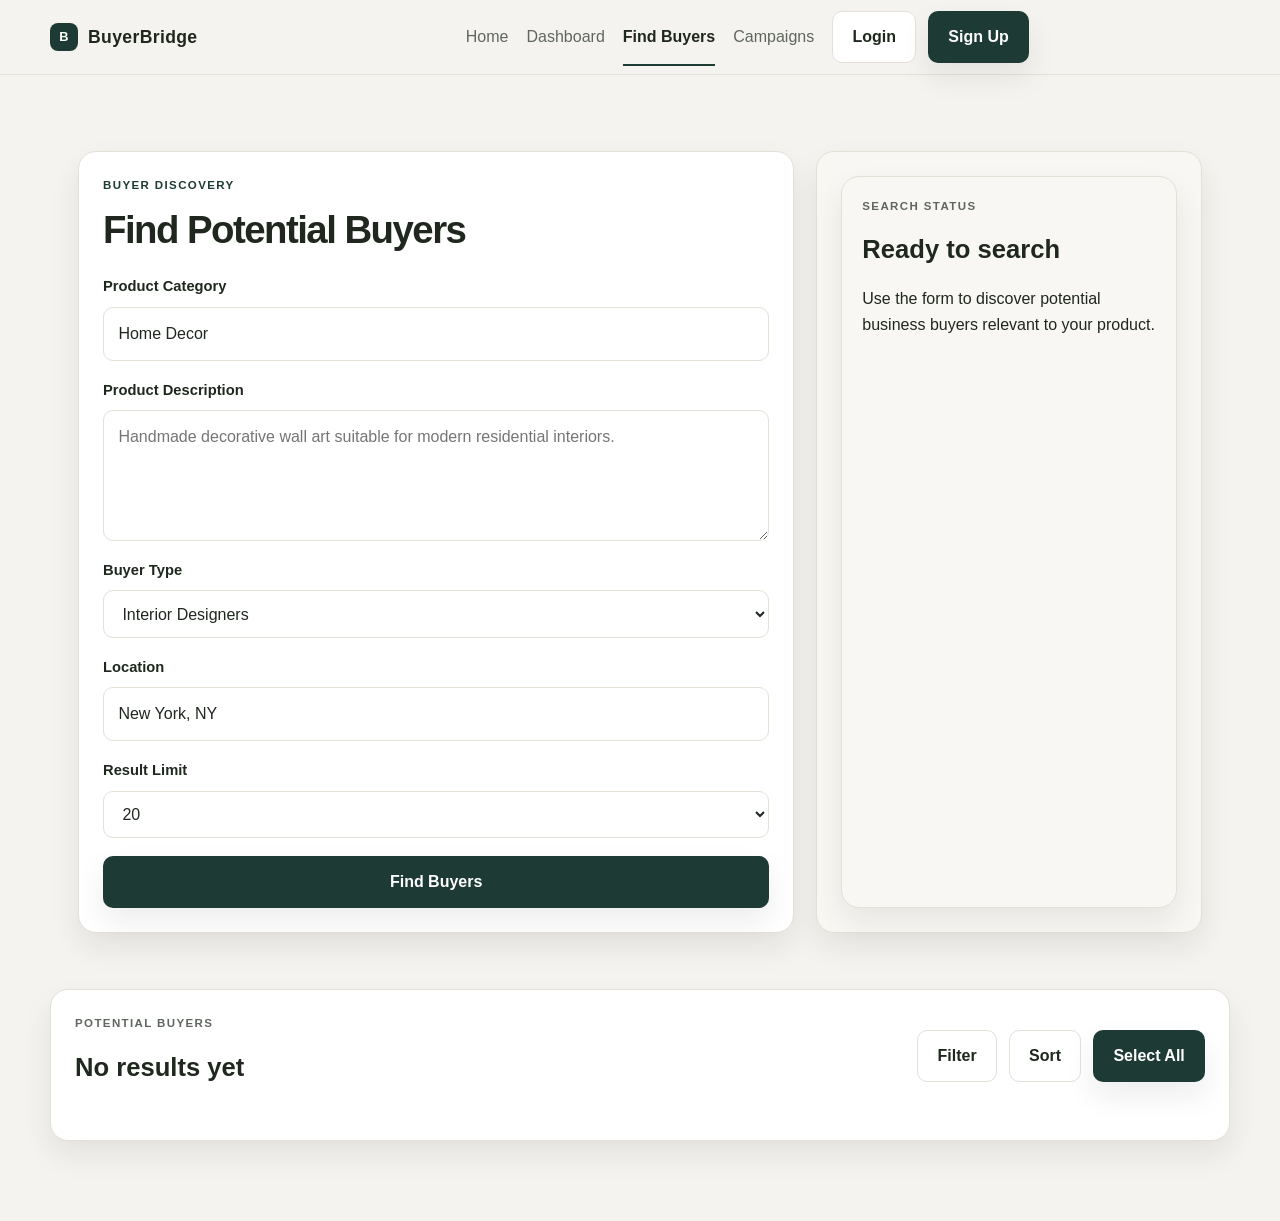
==== frontend/pages/buyers.html @ 65c7de57 "update" ====
<!DOCTYPE html>
<html lang="en">
  <head>
    <meta charset="UTF-8" />
    <meta name="viewport" content="width=device-width, initial-scale=1.0" />
    <title>Find Buyers | BuyerBridge</title>
    <link rel="stylesheet" href="../css/style.css" />
    <link rel="stylesheet" href="../css/dashboard.css" />
    <link rel="stylesheet" href="../css/responsive.css" />
  </head>
  <body>
    <header class="site-header">
      <div class="container nav-wrap">
        <a class="brand brand-link" href="../index.html" data-brand-link aria-label="BuyerBridge home">
          <span class="brand-mark">B</span>
          <span>BuyerBridge</span>
        </a>

        <button class="mobile-menu-toggle" type="button" aria-expanded="false" aria-controls="mobile-menu" data-mobile-toggle>
          Menu
        </button>

        <nav class="main-nav" aria-label="Main navigation">
          <a href="../index.html" data-protected-nav>Home</a>
          <a href="dashboard.html" data-protected-nav>Dashboard</a>
          <a href="buyers.html" class="active" data-protected-nav>Find Buyers</a>
          <a href="campaigns.html" data-protected-nav>Campaigns</a>
        </nav>

        <div class="nav-actions" data-auth-actions>
          <a class="button button-secondary" href="login.html">Login</a>
          <a class="button button-primary" href="signup.html">Sign Up</a>
        </div>
      </div>

      <div id="mobile-menu" class="mobile-menu" hidden>
        <div class="container mobile-menu-panel">
          <a href="../index.html" data-protected-nav>Home</a>
          <a href="dashboard.html" data-protected-nav>Dashboard</a>
          <a href="buyers.html" data-protected-nav>Find Buyers</a>
          <a href="campaigns.html" data-protected-nav>Campaigns</a>
          <div class="mobile-auth-actions" data-mobile-auth>
            <a class="button button-secondary" href="login.html">Login</a>
            <a class="button button-primary" href="signup.html">Sign Up</a>
          </div>
        </div>
      </div>
    </header>

    <main class="page-shell">
      <section class="container panel layout-two">
        <div class="panel-section">
          <div class="page-heading">
            <p class="eyebrow">Buyer discovery</p>
            <h1>Find Potential Buyers</h1>
          </div>

          <form id="search-form" class="search-form" novalidate>
            <div class="field-group">
              <label for="product_category">Product Category</label>
              <input id="product_category" name="product_category" type="text" value="Home Decor" placeholder="Example: Home Decor" required />
            </div>

            <div class="field-group">
              <label for="product_description">Product Description</label>
              <textarea id="product_description" name="product_description" rows="4" placeholder="Handmade decorative wall art suitable for modern residential interiors." required></textarea>
            </div>

            <div class="field-group">
              <label for="buyer_type">Buyer Type</label>
              <select id="buyer_type" name="buyer_type">
                <option>Interior Designers</option>
                <option>Interior Design Studios</option>
                <option>Home Decor Stores</option>
                <option>Furniture Stores</option>
                <option>Home Staging Companies</option>
                <option>Home Furnishing Retailers</option>
                <option>Gift &amp; Home Stores</option>
                <option>Other</option>
              </select>
            </div>

            <div class="field-group">
              <label for="location">Location</label>
              <input id="location" name="location" type="text" value="New York, NY" placeholder="New York, NY" required />
            </div>

            <div class="field-group">
              <label for="limit">Result Limit</label>
              <select id="limit" name="limit">
                <option value="10">10</option>
                <option value="20" selected>20</option>
                <option value="50">50</option>
              </select>
            </div>

            <button class="button button-primary" type="submit">Find Buyers</button>
          </form>
        </div>

        <div class="panel-section panel-alt" id="results-summary">
          <div class="status-card">
            <p class="eyebrow muted">Search status</p>
            <h2>Ready to search</h2>
            <p>Use the form to discover potential business buyers relevant to your product.</p>
          </div>
        </div>
      </section>

      <section class="container results-panel" aria-live="polite">
        <div class="results-toolbar">
          <div>
            <p class="eyebrow muted">Potential buyers</p>
            <h2 id="results-title">No results yet</h2>
          </div>
          <div class="toolbar-actions">
            <button class="button button-secondary" type="button">Filter</button>
            <button class="button button-secondary" type="button">Sort</button>
            <button class="button button-primary" type="button">Select All</button>
          </div>
        </div>
        <div id="results-container" class="results-grid"></div>
      </section>
    </main>

    <script src="../js/api.js"></script>
    <script src="../js/auth.js"></script>
    <script src="../js/components.js"></script>
    <script src="../js/buyers.js"></script>
  </body>
</html>
---- frontend/css/style.css ----
:root {
  --bg: #f5f3ef;
  --surface: #ffffff;
  --surface-alt: #f9f7f4;
  --border: #e4dfd7;
  --text: #1f271f;
  --muted: #5f665f;
  --primary: #1e3a34;
  --primary-dark: #132c28;
  --accent: #c7a878;
  --accent-soft: #f1e5cb;
  --success: #1d6b4b;
  --warning: #b76a2a;
  --error: #9d2a2a;
  --shadow: 0 14px 30px rgba(24, 31, 28, 0.08);
}

* {
  box-sizing: border-box;
}

html {
  scroll-behavior: smooth;
}

body {
  margin: 0;
  font-family: Arial, Helvetica, sans-serif;
  background: var(--bg);
  color: var(--text);
  line-height: 1.6;
}

a {
  color: inherit;
  text-decoration: none;
}

button,
input,
select,
textarea {
  font: inherit;
}

img {
  max-width: 100%;
  display: block;
}

button,
input,
select,
textarea,
a {
  transition: border-color 0.2s ease, background 0.2s ease, color 0.2s ease, box-shadow 0.2s ease;
}

button:focus-visible,
input:focus-visible,
select:focus-visible,
textarea:focus-visible,
a:focus-visible {
  outline: 3px solid rgba(30, 58, 52, 0.18);
  outline-offset: 2px;
}

.container {
  width: min(1180px, calc(100% - 32px));
  margin: 0 auto;
}

.site-header {
  position: sticky;
  top: 0;
  z-index: 20;
  background: rgba(245, 243, 239, 0.96);
  backdrop-filter: blur(8px);
  border-bottom: 1px solid var(--border);
}

.nav-wrap {
  display: grid;
  grid-template-columns: 1fr auto 1fr;
  align-items: center;
  gap: 18px;
  min-height: 74px;
}

.brand {
  display: inline-flex;
  align-items: center;
  gap: 10px;
  font-size: 1.1rem;
  font-weight: 700;
  letter-spacing: 0.02em;
  justify-self: start;
}

.brand-link {
  color: var(--text);
}

.brand-mark {
  display: inline-flex;
  align-items: center;
  justify-content: center;
  width: 28px;
  height: 28px;
  border-radius: 8px;
  background: var(--primary);
  color: #fff;
  font-size: 0.8rem;
}

.main-nav {
  display: flex;
  align-items: center;
  justify-content: center;
  gap: 18px;
  color: var(--muted);
  justify-self: center;
}

.main-nav a {
  position: relative;
  padding: 8px 0;
}

.main-nav a.active {
  color: var(--text);
  font-weight: 600;
}

.main-nav a.active::after {
  content: "";
  position: absolute;
  left: 0;
  right: 0;
  bottom: -8px;
  height: 2px;
  background: var(--primary);
}

.nav-actions {
  display: flex;
  align-items: center;
  gap: 12px;
}

.button {
  display: inline-flex;
  align-items: center;
  justify-content: center;
  gap: 10px;
  border: 1px solid transparent;
  border-radius: 10px;
  padding: 0.78rem 1.2rem;
  font-weight: 600;
  cursor: pointer;
  text-decoration: none;
}

.button:hover {
  transform: translateY(-1px);
}

.button-primary {
  background: var(--primary);
  color: #fff;
  box-shadow: var(--shadow);
}

.button-primary:hover {
  background: var(--primary-dark);
}

.button-secondary {
  border-color: var(--border);
  background: var(--surface);
  color: var(--text);
}

.button.secondary-inline {
  background: transparent;
  border-color: transparent;
  color: var(--primary);
}

.hero {
  padding: 76px 0 56px;
}

.hero-grid {
  display: grid;
  gap: 34px;
  grid-template-columns: 1.25fr 0.95fr;
  align-items: center;
}

.eyebrow {
  margin: 0 0 14px;
  color: var(--primary);
  text-transform: uppercase;
  letter-spacing: 0.12em;
  font-size: 0.72rem;
  font-weight: 700;
}

.eyebrow.muted {
  color: var(--muted);
}

.hero h1,
.page-heading h1 {
  margin: 0 0 18px;
  line-height: 1.12;
  font-size: clamp(2.4rem, 4vw, 4rem);
  letter-spacing: -0.04em;
}

.hero-copy {
  max-width: 620px;
  margin: 0;
  font-size: 1.08rem;
  color: var(--muted);
}

.hero-flow {
  display: grid;
  grid-template-columns: repeat(4, minmax(0, 1fr));
  gap: 12px;
  margin: 28px 0 24px;
  align-items: stretch;
}

.workflow-item {
  display: flex;
}

.workflow-step {
  width: 100%;
  display: flex;
  flex-direction: column;
  align-items: flex-start;
  justify-content: center;
  gap: 8px;
  padding: 18px 16px;
  border-radius: 16px;
  border: 1px solid var(--border);
  background: var(--surface);
  color: var(--text);
  text-align: left;
  box-shadow: 0 8px 22px rgba(24, 31, 28, 0.04);
  cursor: pointer;
  min-height: 112px;
  text-decoration: none;
}

.workflow-step:hover {
  border-color: rgba(30, 58, 52, 0.28);
  transform: translateY(-1px);
}

.workflow-step:focus-visible {
  box-shadow: 0 0 0 3px rgba(30, 58, 52, 0.14);
}

.step-number {
  display: inline-flex;
  align-items: center;
  justify-content: center;
  min-width: 42px;
  padding: 6px 8px;
  border-radius: 999px;
  background: var(--primary);
  color: #fff;
  font-size: 0.7rem;
  font-weight: 700;
  letter-spacing: 0.08em;
}

.step-label {
  font-size: 0.98rem;
  font-weight: 600;
  line-height: 1.4;
}

.workflow-arrow {
  display: flex;
  align-items: center;
  justify-content: center;
  color: var(--primary);
  font-size: 1.3rem;
  font-weight: 700;
}

.about-card,
.panel-card,
.panel-section,
.stat-card,
.status-card,
.results-panel,
.empty-state-box,
.auth-card,
.auth-shell {
  background: var(--surface);
  border: 1px solid var(--border);
  border-radius: 18px;
  box-shadow: var(--shadow);
}

.home-utility-card {
  display: grid;
  grid-template-columns: 1.2fr 1fr;
  gap: 18px;
  align-items: center;
  padding: 20px;
}

.illustration-wrap {
  background: linear-gradient(180deg, #f7f4ee, #f2eadf);
  border-radius: 16px;
  padding: 18px;
  border: 1px solid var(--border);
}

.illustration-wrap img {
  width: 100%;
  height: auto;
  display: block;
}

.panel-copy h2 {
  margin: 0 0 12px;
  font-size: clamp(1.7rem, 2vw, 2.2rem);
}

.feature-list {
  list-style: none;
  margin: 0;
  padding: 0;
  display: grid;
  gap: 12px;
  color: var(--muted);
}

.feature-list li {
  position: relative;
  padding-left: 18px;
}

.feature-list li::before {
  content: "•";
  position: absolute;
  left: 0;
  color: var(--primary);
  font-weight: 700;
}

.page-shell {
  padding: 48px 0 80px;
}

.layout-two {
  display: grid;
  grid-template-columns: 1.3fr 0.7fr;
  gap: 22px;
  padding: 28px;
}

.panel-section {
  padding: 24px;
}

.panel-alt {
  background: var(--surface-alt);
}

.search-form {
  display: grid;
  gap: 18px;
}

.field-group {
  display: grid;
  gap: 8px;
}

.field-group label {
  font-size: 0.92rem;
  font-weight: 600;
}

.field-group input,
.field-group select,
.field-group textarea {
  width: 100%;
  border: 1px solid var(--border);
  border-radius: 10px;
  background: rgba(255, 255, 255, 0.96);
  padding: 0.82rem 0.9rem;
  color: var(--text);
}

.field-group textarea {
  resize: vertical;
}

.field-row {
  display: flex;
  align-items: center;
  justify-content: space-between;
  gap: 10px;
  margin-bottom: 6px;
}

.forgot-link {
  font-size: 0.88rem;
  color: var(--primary);
  font-weight: 600;
  white-space: nowrap;
}

.status-card {
  padding: 20px;
  background: var(--surface-alt);
}

.status-card h2,
.panel-section h2,
.results-toolbar h2 {
  margin-top: 0;
  margin-bottom: 10px;
  font-size: clamp(1.5rem, 2vw, 2rem);
}

.results-panel {
  margin-top: 28px;
  padding: 24px;
}

.results-toolbar {
  display: flex;
  justify-content: space-between;
  gap: 18px;
  align-items: center;
  margin-bottom: 18px;
}

.toolbar-actions {
  display: flex;
  gap: 12px;
  flex-wrap: wrap;
}

.results-grid {
  display: grid;
  gap: 16px;
  grid-template-columns: repeat(auto-fit, minmax(260px, 1fr));
}

.result-card {
  border: 1px solid var(--border);
  border-radius: 16px;
  background: #fff;
  padding: 18px;
}

.result-card h3 {
  margin: 0 0 8px;
  font-size: 1.2rem;
}

.result-meta {
  display: grid;
  gap: 8px;
  color: var(--muted);
  margin-bottom: 14px;
}

.result-card .meta-row {
  display: block;
}

.result-card .lead-score {
  display: inline-flex;
  padding: 6px 8px;
  border-radius: 999px;
  background: var(--accent-soft);
  color: var(--primary-dark);
  font-size: 0.78rem;
  font-weight: 700;
}

.result-actions {
  display: flex;
  justify-content: space-between;
  align-items: center;
  gap: 12px;
  margin-top: 18px;
}

.result-actions .button {
  padding: 0.65rem 0.9rem;
}

.empty-state,
.empty-state-box {
  color: var(--muted);
}

.empty-state-box {
  padding: 32px;
  text-align: center;
}

.list-plain {
  list-style: none;
  padding: 0;
  margin: 0;
  display: grid;
  gap: 12px;
}

.dashboard-grid {
  display: grid;
  gap: 20px;
  grid-template-columns: repeat(2, minmax(0, 1fr));
  margin-top: 18px;
}

.stats-grid {
  display: grid;
  gap: 18px;
  grid-template-columns: repeat(3, minmax(0, 1fr));
  margin-top: 20px;
}

.stat-card {
  padding: 22px;
}

.stat-label {
  display: block;
  color: var(--muted);
  margin-bottom: 12px;
}

.stat-card strong {
  font-size: clamp(2rem, 3vw, 2.8rem);
}

.site-footer {
  border-top: 1px solid var(--border);
  background: #fff;
}

.footer-wrap {
  display: flex;
  align-items: center;
  justify-content: space-between;
  gap: 24px;
  padding: 28px 0 18px;
  color: var(--muted);
  font-size: 0.96rem;
}

.footer-copy {
  max-width: 520px;
}

.footer-brand {
  margin-bottom: 10px;
}

.footer-bottom {
  padding: 0 0 26px;
  color: var(--muted);
  font-size: 0.88rem;
  border-top: 1px solid var(--border);
}

.footer-bottom-inner {
  padding-top: 14px;
  display: flex;
  justify-content: space-between;
  gap: 12px;
  flex-wrap: wrap;
}

.auth-header {
  background: rgba(245, 243, 239, 0.96);
  border-bottom: 1px solid var(--border);
}

.auth-header-inner {
  display: flex;
  align-items: center;
  justify-content: center;
  min-height: 74px;
}

.auth-header .nav-actions,
.auth-header .main-nav,
.auth-header .mobile-menu-toggle,
.auth-header .mobile-menu {
  display: none;
}

.auth-shell {
  min-height: calc(100vh - 120px);
  display: grid;
  place-items: center;
  padding: 56px 0;
}

.auth-card {
  max-width: 480px;
  width: min(100%, 480px);
  padding: 32px 28px;
}

.auth-top {
  text-align: center;
  margin-bottom: 24px;
}

.auth-top h1 {
  margin: 0 0 8px;
  font-size: clamp(2rem, 3vw, 2.5rem);
}

.auth-top p {
  margin: 0;
  color: var(--muted);
}

.auth-form {
  display: grid;
  gap: 16px;
}

.auth-form .button {
  margin-top: 8px;
}

.auth-footer {
  text-align: center;
  margin-top: 18px;
  color: var(--muted);
}

.auth-notice {
  display: block;
  padding: 12px 14px;
  border-radius: 10px;
  border: 1px solid var(--border);
  background: var(--surface-alt);
  color: var(--muted);
  font-size: 0.92rem;
}

.auth-notice[hidden] {
  display: none;
}

.auth-notice.error {
  color: var(--error);
  border-color: rgba(157, 42, 42, 0.2);
  background: rgba(157, 42, 42, 0.04);
}

.auth-notice.success {
  color: var(--success);
  border-color: rgba(29, 107, 75, 0.2);
  background: rgba(29, 107, 75, 0.04);
}

.mobile-menu-toggle {
  display: none;
  border: 1px solid var(--border);
  background: var(--surface);
  border-radius: 10px;
  padding: 0.7rem 0.9rem;
  color: var(--text);
  font-weight: 600;
}

.mobile-menu {
  border-top: 1px solid var(--border);
  background: var(--surface);
}

.mobile-menu-panel {
  display: grid;
  gap: 14px;
  padding: 18px 0 22px;
}

.mobile-menu-panel a {
  padding: 10px 0;
  color: var(--muted);
}

.mobile-auth-actions {
  display: grid;
  gap: 10px;
}

.mobile-auth-actions .button {
  width: 100%;
}

@media (max-width: 840px) {
  .hero-grid,
  .layout-two,
  .dashboard-grid,
  .stats-grid,
  .home-utility-card,
  .footer-wrap {
    grid-template-columns: 1fr;
  }

  .main-nav {
    display: none;
  }

  .mobile-menu-toggle {
    display: inline-flex;
    align-items: center;
    justify-content: center;
  }

  .nav-wrap {
    display: flex;
    flex-wrap: wrap;
    justify-content: space-between;
    padding: 14px 0;
  }

  .brand {
    justify-self: start;
  }

  .nav-actions {
    margin-left: auto;
  }

  .footer-wrap {
    flex-direction: column;
    align-items: flex-start;
  }
}

@media (max-width: 640px) {
  .button,
  .nav-actions .button,
  .mobile-menu-panel a {
    width: 100%;
  }

  .nav-actions {
    width: 100%;
    justify-content: space-between;
  }

  .hero {
    padding-top: 52px;
  }

  .panel-section,
  .results-panel,
  .panel-card,
  .stat-card,
  .auth-card {
    padding: 18px;
  }

  .hero-flow {
    grid-template-columns: 1fr;
    gap: 12px;
  }

  .workflow-arrow {
    display: none;
  }

  .workflow-step {
    min-height: 88px;
  }

  .footer-wrap {
    padding-top: 18px;
  }

  .field-row {
    align-items: flex-start;
    flex-direction: column;
  }

  .forgot-link {
    white-space: normal;
  }

  .auth-card {
    width: min(100%, 100%);
    padding: 22px 18px;
  }
}
---- frontend/css/dashboard.css ----
.page-heading {
  margin-bottom: 24px;
}

.page-heading h1 {
  font-size: clamp(2rem, 3vw, 3rem);
}

.status-card {
  min-height: 100%;
}

.result-card input[type="checkbox"] {
  width: 18px;
  height: 18px;
  accent-color: var(--primary);
}

.result-card.selected {
  border-color: var(--primary);
  box-shadow: 0 0 0 3px rgba(30, 58, 52, 0.08);
}

.loader {
  display: inline-flex;
  align-items: center;
  gap: 10px;
  color: var(--muted);
}

.loader::before {
  content: "";
  width: 14px;
  height: 14px;
  border: 2px solid rgba(30, 58, 52, 0.2);
  border-top-color: var(--primary);
  border-radius: 50%;
  animation: spin 0.8s linear infinite;
}

@keyframes spin {
  to {
    transform: rotate(360deg);
  }
}

.notice {
  padding: 14px 16px;
  border-radius: 10px;
  background: var(--surface-alt);
  border: 1px solid var(--border);
  color: var(--muted);
}

.notice.error {
  border-color: rgba(157, 42, 42, 0.2);
  color: var(--error);
  background: rgba(157, 42, 42, 0.05);
}

.notice.success {
  border-color: rgba(29, 107, 75, 0.2);
  color: var(--success);
  background: rgba(29, 107, 75, 0.05);
}
---- frontend/css/responsive.css ----
@media (max-width: 1024px) {
  .hero-grid {
    grid-template-columns: 1fr;
  }

  .hero-flow {
    grid-template-columns: repeat(2, minmax(0, 1fr));
  }
}

@media (max-width: 840px) {
  .main-nav {
    display: none;
  }

  .mobile-menu-toggle {
    display: inline-flex;
    align-items: center;
    justify-content: center;
  }

  .nav-wrap {
    display: flex;
    align-items: center;
    justify-content: space-between;
    gap: 12px;
  }

  .nav-actions {
    margin-left: auto;
  }

  .hero {
    padding-top: 54px;
  }
}

@media (max-width: 640px) {
  .hero-flow {
    grid-template-columns: 1fr;
    gap: 12px;
  }

  .button,
  .nav-actions .button,
  .mobile-menu-panel .button {
    width: 100%;
  }

  .nav-actions {
    width: 100%;
    justify-content: space-between;
  }

  .auth-card {
    padding: 22px 18px;
  }

  .field-row {
    flex-direction: column;
    align-items: flex-start;
  }
}

@media (max-width: 540px) {
  .button,
  .toolbar-actions .button {
    width: 100%;
  }

  .result-actions {
    flex-direction: column;
    align-items: stretch;
  }

  .hero {
    padding-top: 56px;
  }

  .panel-section,
  .results-panel,
  .panel-card,
  .stat-card,
  .auth-card {
    padding: 18px;
  }

  .hero-flow {
    font-size: 0.75rem;
  }

  .footer-wrap {
    flex-direction: column;
    align-items: flex-start;
  }
}
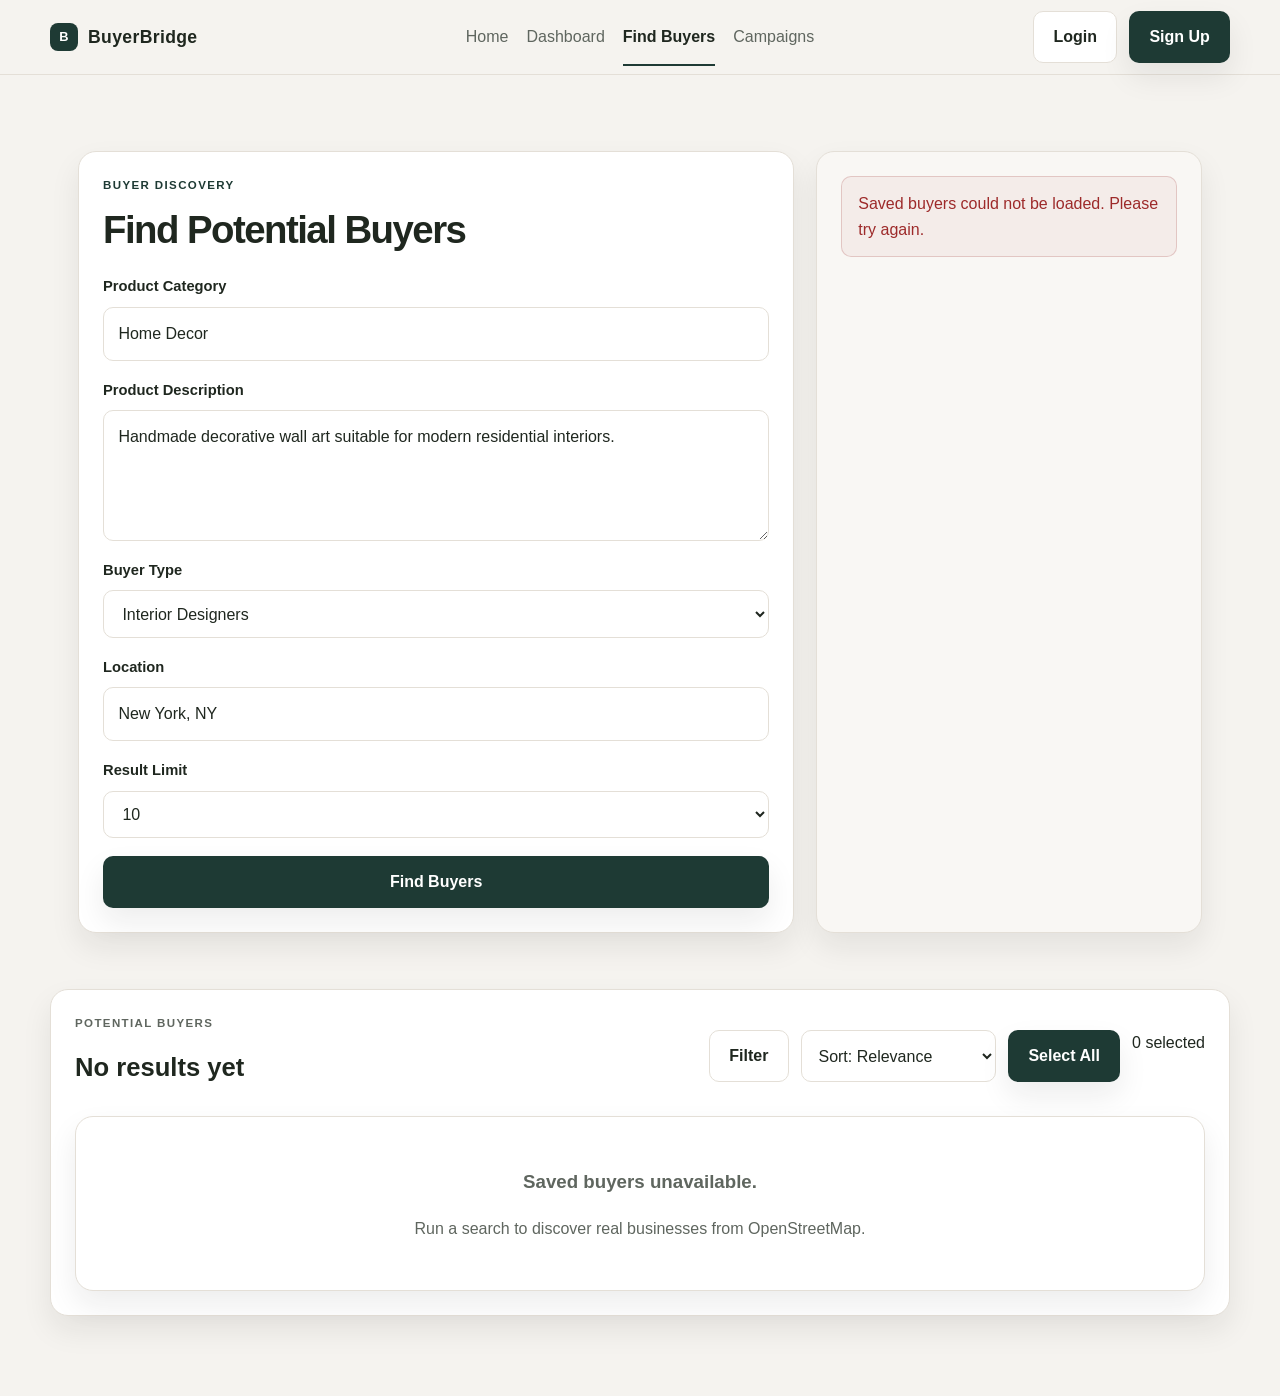
==== commit 443b14ea: "changes" ====
--- a/frontend/pages/buyers.html
+++ b/frontend/pages/buyers.html
@@ -63,7 +63,7 @@
 
             <div class="field-group">
               <label for="product_description">Product Description</label>
-              <textarea id="product_description" name="product_description" rows="4" placeholder="Handmade decorative wall art suitable for modern residential interiors." required></textarea>
+              <textarea id="product_description" name="product_description" rows="4" placeholder="Handmade decorative wall art suitable for modern residential interiors." required>Handmade decorative wall art suitable for modern residential interiors.</textarea>
             </div>
 
             <div class="field-group">
@@ -88,8 +88,8 @@
             <div class="field-group">
               <label for="limit">Result Limit</label>
               <select id="limit" name="limit">
-                <option value="10">10</option>
-                <option value="20" selected>20</option>
+                <option value="10" selected>10</option>
+                <option value="20">20</option>
                 <option value="50">50</option>
               </select>
             </div>
@@ -111,17 +111,52 @@
         <div class="results-toolbar">
           <div>
             <p class="eyebrow muted">Potential buyers</p>
-            <h2 id="results-title">No results yet</h2>
+            <h2 id="results-title" aria-live="polite">No results yet</h2>
           </div>
           <div class="toolbar-actions">
-            <button class="button button-secondary" type="button">Filter</button>
-            <button class="button button-secondary" type="button">Sort</button>
-            <button class="button button-primary" type="button">Select All</button>
+              <button id="filter-toggle" class="button button-secondary" type="button" aria-expanded="false" aria-controls="buyer-filter-panel">Filter</button>
+              <label class="visually-hidden" for="sort-by">Sort buyers</label>
+              <select id="sort-by" aria-label="Sort buyers">
+                <option value="relevance">Sort: Relevance</option>
+                <option value="name">Sort: Business name</option>
+                <option value="location">Sort: Location</option>
+              </select>
+              <button id="select-all-button" class="button button-primary" type="button">Select All</button>
+              <span id="selected-count" aria-live="polite">0 selected</span>
+              <a id="contact-selected-button" class="button button-secondary" href="campaigns.html" hidden>Contact Selected Buyers</a>
           </div>
         </div>
+          <div id="buyer-filter-panel" class="buyer-filter-panel" hidden>
+          <label for="buyer-filter-text">Category or location
+            <input id="buyer-filter-text" type="search" placeholder="Filter category, city, or state" />
+          </label>
+          <label for="buyer-email-filter">Email
+            <select id="buyer-email-filter">
+              <option value="all">Any availability</option>
+              <option value="available">Email available</option>
+              <option value="unavailable">No email</option>
+            </select>
+          </label>
+          <label for="buyer-website-filter">Website
+            <select id="buyer-website-filter">
+              <option value="all">Any availability</option>
+              <option value="available">Website available</option>
+              <option value="unavailable">No website</option>
+            </select>
+          </label>
+            <button id="clear-buyer-filters" class="button button-secondary" type="button">Clear Filters</button>
+          </div>
         <div id="results-container" class="results-grid"></div>
       </section>
     </main>
+
+      <dialog id="buyer-details-dialog" class="buyer-details-dialog" aria-labelledby="buyer-detail-title">
+        <div class="buyer-details-header">
+          <h2 id="buyer-detail-title">Buyer details</h2>
+          <button id="close-buyer-details" class="button button-secondary" type="button">Close</button>
+        </div>
+        <dl id="buyer-detail-fields" class="buyer-detail-fields"></dl>
+      </dialog>
 
     <script src="../js/api.js"></script>
     <script src="../js/auth.js"></script>
--- a/frontend/css/style.css
+++ b/frontend/css/style.css
@@ -145,6 +145,7 @@
 .nav-actions {
   display: flex;
   align-items: center;
+  justify-self: end;
   gap: 12px;
 }
 
@@ -224,75 +225,6 @@
   margin: 0;
   font-size: 1.08rem;
   color: var(--muted);
-}
-
-.hero-flow {
-  display: grid;
-  grid-template-columns: repeat(4, minmax(0, 1fr));
-  gap: 12px;
-  margin: 28px 0 24px;
-  align-items: stretch;
-}
-
-.workflow-item {
-  display: flex;
-}
-
-.workflow-step {
-  width: 100%;
-  display: flex;
-  flex-direction: column;
-  align-items: flex-start;
-  justify-content: center;
-  gap: 8px;
-  padding: 18px 16px;
-  border-radius: 16px;
-  border: 1px solid var(--border);
-  background: var(--surface);
-  color: var(--text);
-  text-align: left;
-  box-shadow: 0 8px 22px rgba(24, 31, 28, 0.04);
-  cursor: pointer;
-  min-height: 112px;
-  text-decoration: none;
-}
-
-.workflow-step:hover {
-  border-color: rgba(30, 58, 52, 0.28);
-  transform: translateY(-1px);
-}
-
-.workflow-step:focus-visible {
-  box-shadow: 0 0 0 3px rgba(30, 58, 52, 0.14);
-}
-
-.step-number {
-  display: inline-flex;
-  align-items: center;
-  justify-content: center;
-  min-width: 42px;
-  padding: 6px 8px;
-  border-radius: 999px;
-  background: var(--primary);
-  color: #fff;
-  font-size: 0.7rem;
-  font-weight: 700;
-  letter-spacing: 0.08em;
-}
-
-.step-label {
-  font-size: 0.98rem;
-  font-weight: 600;
-  line-height: 1.4;
-}
-
-.workflow-arrow {
-  display: flex;
-  align-items: center;
-  justify-content: center;
-  color: var(--primary);
-  font-size: 1.3rem;
-  font-weight: 700;
 }
 
 .about-card,
@@ -551,6 +483,45 @@
   font-size: clamp(2rem, 3vw, 2.8rem);
 }
 
+.contact-shell {
+  padding: 64px 0 80px;
+}
+
+.contact-card {
+  max-width: 720px;
+  margin: 0 auto;
+  padding: 32px 28px;
+  background: var(--surface);
+  border: 1px solid var(--border);
+  border-radius: 20px;
+  box-shadow: var(--shadow);
+  text-align: center;
+}
+
+.contact-card h1 {
+  margin: 0 0 12px;
+  font-size: clamp(2.2rem, 3vw, 3rem);
+  letter-spacing: -0.04em;
+}
+
+.contact-card p {
+  color: var(--muted);
+  margin: 0 auto 18px;
+  max-width: 560px;
+}
+
+.contact-email {
+  display: inline-block;
+  margin: 10px 0 18px;
+  color: var(--primary);
+  font-weight: 700;
+  word-break: break-word;
+}
+
+.contact-shell .button {
+  min-width: 180px;
+}
+
 .site-footer {
   border-top: 1px solid var(--border);
   background: #fff;
@@ -564,6 +535,13 @@
   padding: 28px 0 18px;
   color: var(--muted);
   font-size: 0.96rem;
+}
+
+.footer-action {
+  display: inline-flex;
+  align-items: center;
+  justify-content: center;
+  margin-left: auto;
 }
 
 .footer-copy {
@@ -777,19 +755,6 @@
     padding: 18px;
   }
 
-  .hero-flow {
-    grid-template-columns: 1fr;
-    gap: 12px;
-  }
-
-  .workflow-arrow {
-    display: none;
-  }
-
-  .workflow-step {
-    min-height: 88px;
-  }
-
   .footer-wrap {
     padding-top: 18px;
   }
--- a/frontend/css/dashboard.css
+++ b/frontend/css/dashboard.css
@@ -19,6 +19,150 @@
 .result-card.selected {
   border-color: var(--primary);
   box-shadow: 0 0 0 3px rgba(30, 58, 52, 0.08);
+}
+
+.result-card [aria-pressed="true"] {
+  background: var(--primary-dark);
+  color: #fff;
+}
+
+.toolbar-actions select,
+.buyer-filter-panel input,
+.buyer-filter-panel select {
+  min-height: 44px;
+  border: 1px solid var(--border);
+  border-radius: 10px;
+  background: var(--surface);
+  color: var(--text);
+  padding: 0.65rem 0.8rem;
+}
+
+.buyer-filter-panel {
+  display: grid;
+  grid-template-columns: repeat(3, minmax(0, 1fr)) auto;
+  align-items: end;
+  gap: 12px;
+  margin: 0 0 18px;
+  padding: 16px;
+  border: 1px solid var(--border);
+  border-radius: 10px;
+  background: var(--surface-alt);
+}
+
+.buyer-filter-panel[hidden],
+[hidden] {
+  display: none !important;
+}
+
+.buyer-filter-panel label {
+  display: grid;
+  gap: 6px;
+  color: var(--muted);
+  font-size: 0.85rem;
+  font-weight: 600;
+}
+
+.buyer-details-dialog {
+  width: min(680px, calc(100% - 32px));
+  max-height: min(80vh, 720px);
+  padding: 24px;
+  border: 1px solid var(--border);
+  border-radius: 14px;
+  color: var(--text);
+  background: var(--surface);
+  box-shadow: var(--shadow);
+}
+
+.buyer-details-dialog::backdrop {
+  background: rgba(20, 28, 24, 0.52);
+}
+
+.buyer-details-header {
+  display: flex;
+  align-items: flex-start;
+  justify-content: space-between;
+  gap: 16px;
+  margin-bottom: 18px;
+}
+
+.buyer-details-header h2 {
+  margin: 0;
+}
+
+.buyer-detail-fields {
+  display: grid;
+  grid-template-columns: minmax(120px, 0.7fr) minmax(0, 1.3fr);
+  gap: 10px 18px;
+  margin: 0;
+}
+
+.buyer-detail-fields dt {
+  color: var(--muted);
+  font-weight: 600;
+}
+
+.buyer-detail-fields dd {
+  margin: 0;
+  overflow-wrap: anywhere;
+}
+
+.campaign-workspace {
+  display: grid;
+  gap: 20px;
+}
+
+.campaign-recipient-list {
+  margin: 0;
+  padding: 0;
+  list-style: none;
+  display: grid;
+  gap: 10px;
+}
+
+.campaign-recipient-list li,
+.email-history-list li {
+  padding: 12px 14px;
+  border: 1px solid var(--border);
+  border-radius: 8px;
+  background: var(--surface-alt);
+}
+
+.campaign-recipient-list small,
+.email-history-list small {
+  display: block;
+  color: var(--muted);
+}
+
+.campaign-compose-form {
+  display: grid;
+  gap: 14px;
+}
+
+.campaign-compose-form input,
+.campaign-compose-form textarea {
+  width: 100%;
+  border: 1px solid var(--border);
+  border-radius: 10px;
+  background: var(--surface);
+  padding: 0.82rem 0.9rem;
+  color: var(--text);
+}
+
+.campaign-compose-form textarea {
+  min-height: 160px;
+  resize: vertical;
+}
+
+.visually-hidden {
+  position: absolute;
+  width: 1px;
+  height: 1px;
+  padding: 0;
+  margin: -1px;
+  overflow: hidden;
+  clip: rect(0, 0, 0, 0);
+  white-space: nowrap;
+  border: 0;
 }
 
 .loader {
--- a/frontend/css/responsive.css
+++ b/frontend/css/responsive.css
@@ -60,6 +60,15 @@
     flex-direction: column;
     align-items: flex-start;
   }
+
+  .results-toolbar {
+    align-items: stretch;
+    flex-direction: column;
+  }
+
+  .buyer-filter-panel {
+    grid-template-columns: 1fr;
+  }
 }
 
 @media (max-width: 540px) {
@@ -89,6 +98,14 @@
     font-size: 0.75rem;
   }
 
+  .buyer-detail-fields {
+    grid-template-columns: 1fr;
+  }
+
+  .buyer-details-header {
+    align-items: center;
+  }
+
   .footer-wrap {
     flex-direction: column;
     align-items: flex-start;
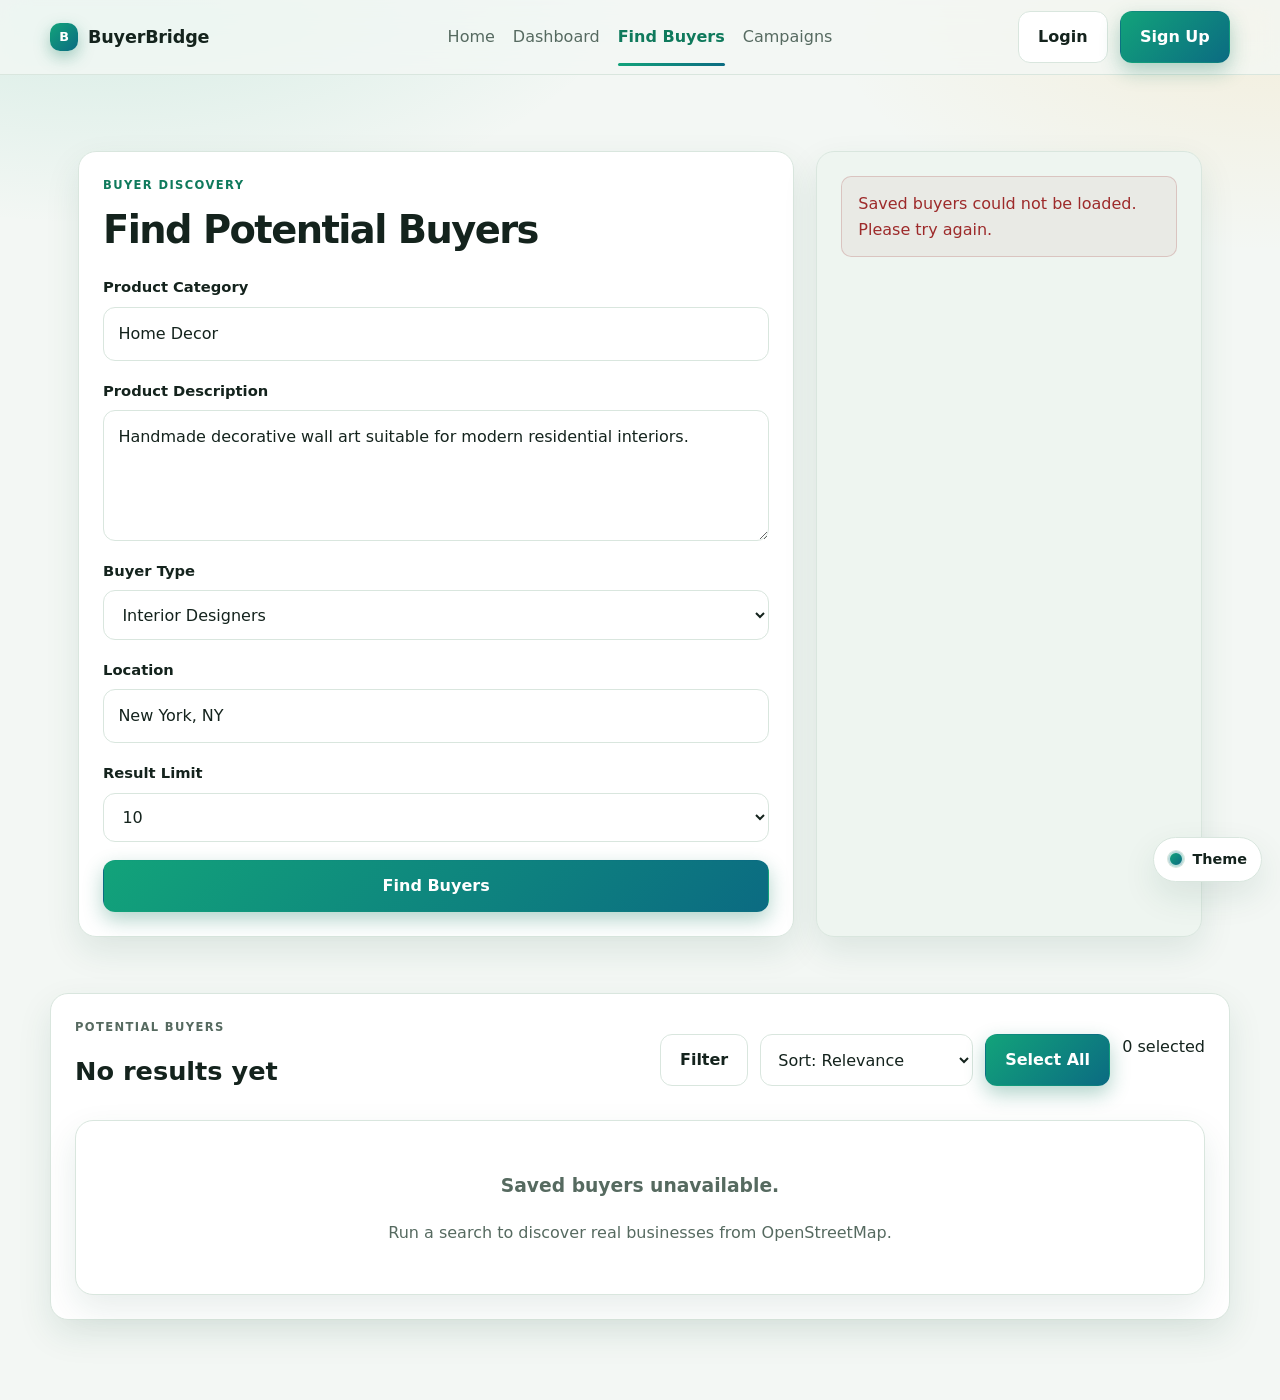
==== commit d54be23c: "sdifhsfh" ====
--- a/frontend/pages/buyers.html
+++ b/frontend/pages/buyers.html
@@ -7,6 +7,7 @@
     <link rel="stylesheet" href="../css/style.css" />
     <link rel="stylesheet" href="../css/dashboard.css" />
     <link rel="stylesheet" href="../css/responsive.css" />
+    <link rel="stylesheet" href="../css/theme.css" />
   </head>
   <body>
     <header class="site-header">
@@ -162,5 +163,6 @@
     <script src="../js/auth.js"></script>
     <script src="../js/components.js"></script>
     <script src="../js/buyers.js"></script>
+    <script src="../js/theme.js"></script>
   </body>
 </html>
--- a/frontend/css/dashboard.css
+++ b/frontend/css/dashboard.css
@@ -127,10 +127,29 @@
   background: var(--surface-alt);
 }
 
+.campaign-recipient-controls {
+  display: flex;
+  flex-wrap: wrap;
+  gap: 10px;
+  margin: 12px 0;
+}
+
+#selected-recipients > li {
+  display: flex;
+  align-items: center;
+  justify-content: space-between;
+  gap: 16px;
+}
+
 .campaign-recipient-list small,
 .email-history-list small {
   display: block;
   color: var(--muted);
+}
+
+#selected-recipients > li > div {
+  min-width: 0;
+  overflow-wrap: anywhere;
 }
 
 .campaign-compose-form {
--- a/frontend/css/theme.css
+++ b/frontend/css/theme.css
@@ -0,0 +1,230 @@
+/* BuyerBridge visual theme layer — presentation only.
+   Loaded after style.css / dashboard.css / responsive.css. Overrides design tokens
+   and adds polish; no selectors, IDs or data-attributes used by JS are changed. */
+
+:root {
+  --rgb: 30, 58, 52;
+  --bg: #f3f7f4; --surface: #ffffff; --surface-alt: #eef5f0; --border: #d9e6de;
+  --text: #14231d; --muted: #566a60;
+  --primary: #0f7a5c; --primary-dark: #0a5c45; --on-primary: #ffffff;
+  --accent: #f2b441; --accent-soft: #dff3ea;
+  --grad: linear-gradient(135deg, #12a37a 0%, #0b6b82 100%);
+  --glow1: rgba(18, 163, 122, 0.16); --glow2: rgba(242, 180, 65, 0.14);
+  --hdr: rgba(243, 247, 244, 0.82);
+  --shadow: 0 14px 34px rgba(15, 80, 60, 0.10);
+  --radius: 18px;
+}
+:root { --rgb: 15, 122, 92; }
+
+/* ---------- Themes ---------- */
+[data-theme="ocean"] {
+  --rgb: 2, 132, 199;
+  --bg: #f0f7fc; --surface: #ffffff; --surface-alt: #e8f2fa; --border: #d3e4f1;
+  --text: #0e2233; --muted: #526a80;
+  --primary: #0284c7; --primary-dark: #075985; --accent: #22d3ee; --accent-soft: #dbeefb;
+  --grad: linear-gradient(135deg, #0ea5e9 0%, #4f46e5 100%);
+  --glow1: rgba(14, 165, 233, 0.18); --glow2: rgba(79, 70, 229, 0.12);
+  --hdr: rgba(240, 247, 252, 0.82); --shadow: 0 14px 34px rgba(2, 100, 160, 0.12);
+}
+[data-theme="sunset"] {
+  --rgb: 234, 88, 12;
+  --bg: #fff7f0; --surface: #ffffff; --surface-alt: #fff0e3; --border: #f5dcc8;
+  --text: #2a1710; --muted: #7a5a4a;
+  --primary: #ea580c; --primary-dark: #c2410c; --accent: #f43f5e; --accent-soft: #ffe6d3;
+  --grad: linear-gradient(135deg, #f97316 0%, #e11d48 100%);
+  --glow1: rgba(249, 115, 22, 0.18); --glow2: rgba(225, 29, 72, 0.12);
+  --hdr: rgba(255, 247, 240, 0.84); --shadow: 0 14px 34px rgba(194, 65, 12, 0.12);
+}
+[data-theme="orchid"] {
+  --rgb: 147, 51, 234;
+  --bg: #f8f4fe; --surface: #ffffff; --surface-alt: #f2eafc; --border: #e4d8f6;
+  --text: #1e1530; --muted: #66597f;
+  --primary: #9333ea; --primary-dark: #6b21a8; --accent: #ec4899; --accent-soft: #efe3fc;
+  --grad: linear-gradient(135deg, #a855f7 0%, #ec4899 100%);
+  --glow1: rgba(168, 85, 247, 0.18); --glow2: rgba(236, 72, 153, 0.12);
+  --hdr: rgba(248, 244, 254, 0.84); --shadow: 0 14px 34px rgba(107, 33, 168, 0.12);
+}
+[data-theme="midnight"] {
+  color-scheme: dark; --rgb: 129, 140, 248;
+  --bg: #0b1020; --surface: #131a31; --surface-alt: #182140; --border: #263156;
+  --text: #e8ecfa; --muted: #96a3c7;
+  --primary: #818cf8; --primary-dark: #6366f1; --on-primary: #0b1020;
+  --accent: #38bdf8; --accent-soft: rgba(129, 140, 248, 0.18);
+  --grad: linear-gradient(135deg, #818cf8 0%, #38bdf8 100%);
+  --glow1: rgba(99, 102, 241, 0.28); --glow2: rgba(56, 189, 248, 0.14);
+  --hdr: rgba(11, 16, 32, 0.78); --shadow: 0 16px 40px rgba(0, 0, 0, 0.45);
+  --success: #4ade80; --error: #f87171; --warning: #fbbf24;
+}
+[data-theme="ember"] {
+  color-scheme: dark; --rgb: 251, 146, 60;
+  --bg: #141211; --surface: #1d1a18; --surface-alt: #25211e; --border: #36302b;
+  --text: #f4ede6; --muted: #b3a79b;
+  --primary: #fb923c; --primary-dark: #f97316; --on-primary: #1a1109;
+  --accent: #facc15; --accent-soft: rgba(251, 146, 60, 0.16);
+  --grad: linear-gradient(135deg, #fb923c 0%, #f43f5e 100%);
+  --glow1: rgba(251, 146, 60, 0.20); --glow2: rgba(244, 63, 94, 0.12);
+  --hdr: rgba(20, 18, 17, 0.80); --shadow: 0 16px 40px rgba(0, 0, 0, 0.5);
+  --success: #4ade80; --error: #f87171; --warning: #fbbf24;
+}
+
+/* ---------- Base ---------- */
+body {
+  font-family: "Inter", "Segoe UI", system-ui, -apple-system, Roboto, Arial, sans-serif;
+  background:
+    radial-gradient(900px 480px at 8% -8%, var(--glow1), transparent 62%),
+    radial-gradient(760px 420px at 100% 0%, var(--glow2), transparent 60%),
+    var(--bg);
+  background-attachment: fixed;
+  transition: background-color 0.3s ease, color 0.3s ease;
+}
+::selection { background: rgba(var(--rgb), 0.28); }
+:focus-visible { outline-color: rgba(var(--rgb), 0.45) !important; }
+html { scrollbar-color: var(--primary) transparent; }
+
+/* ---------- Header / brand / nav ---------- */
+.site-header, .auth-header {
+  background: var(--hdr);
+  backdrop-filter: saturate(170%) blur(14px);
+  -webkit-backdrop-filter: saturate(170%) blur(14px);
+}
+.brand-mark {
+  background: var(--grad); color: #fff; border-radius: 10px;
+  box-shadow: 0 6px 16px rgba(var(--rgb), 0.35);
+}
+.brand { font-weight: 800; letter-spacing: -0.01em; }
+.main-nav a { transition: color 0.2s ease; }
+.main-nav a:hover { color: var(--primary); }
+.main-nav a.active { color: var(--primary); }
+.main-nav a.active::after { background: var(--grad); height: 3px; border-radius: 3px; }
+
+/* ---------- Buttons ---------- */
+.button { border-radius: 12px; transition: transform 0.18s ease, box-shadow 0.2s ease, filter 0.2s ease, background 0.2s ease, border-color 0.2s ease; }
+.button-primary {
+  background: var(--grad); color: var(--on-primary);
+  box-shadow: 0 8px 20px rgba(var(--rgb), 0.32);
+}
+.button-primary:hover { background: var(--grad); filter: brightness(1.08) saturate(1.1); box-shadow: 0 12px 26px rgba(var(--rgb), 0.42); }
+.button-primary:active, .button-secondary:active { transform: translateY(0) scale(0.98); }
+.button-primary:disabled { filter: grayscale(0.6) opacity(0.6); cursor: not-allowed; box-shadow: none; transform: none; }
+.button-secondary { background: var(--surface); border-color: var(--border); }
+.button-secondary:hover { border-color: var(--primary); color: var(--primary); background: var(--accent-soft); }
+.result-card [aria-pressed="true"] { background: var(--primary-dark); color: var(--on-primary); }
+.mobile-menu-toggle { background: var(--surface); border-radius: 12px; }
+.mobile-menu { background: var(--surface); }
+
+/* ---------- Hero ---------- */
+.hero { padding: 84px 0 64px; }
+.hero h1 {
+  background: linear-gradient(110deg, var(--text) 25%, var(--primary) 100%);
+  -webkit-background-clip: text; background-clip: text;
+  -webkit-text-fill-color: transparent; color: transparent;
+}
+.hero .eyebrow {
+  display: inline-flex; align-items: center; gap: 8px;
+  padding: 7px 14px; border-radius: 999px;
+  background: var(--accent-soft); color: var(--primary);
+  border: 1px solid rgba(var(--rgb), 0.22); letter-spacing: 0.08em;
+}
+.hero .eyebrow::before {
+  content: ""; width: 8px; height: 8px; border-radius: 50%;
+  background: var(--primary); box-shadow: 0 0 0 0 rgba(var(--rgb), 0.55);
+  animation: bb-pulse 2s infinite;
+}
+@keyframes bb-pulse { 70% { box-shadow: 0 0 0 9px rgba(var(--rgb), 0); } 100% { box-shadow: 0 0 0 0 rgba(var(--rgb), 0); } }
+.hero-copy { font-size: 1.15rem; }
+.eyebrow { color: var(--primary); }
+.eyebrow.muted { color: var(--muted); }
+
+/* ---------- Cards / surfaces ---------- */
+.about-card, .panel-card, .panel-section, .stat-card, .status-card, .results-panel,
+.empty-state-box, .auth-card, .contact-card {
+  background: var(--surface); border-color: var(--border); border-radius: var(--radius);
+  box-shadow: var(--shadow);
+}
+.panel-alt, .status-card, .auth-notice, .notice { background: var(--surface-alt); }
+.illustration-wrap { background: linear-gradient(160deg, var(--accent-soft), var(--surface-alt)); border-color: var(--border); }
+.feature-list li::before { content: "✓"; color: var(--primary); }
+.feature-list li { padding-left: 24px; }
+
+.stat-card { position: relative; overflow: hidden; transition: transform 0.2s ease, box-shadow 0.2s ease; }
+.stat-card::before { content: ""; position: absolute; inset: 0 0 auto 0; height: 4px; background: var(--grad); }
+.stat-card:hover, .result-card:hover { transform: translateY(-3px); box-shadow: 0 18px 38px rgba(var(--rgb), 0.18); }
+.stat-card strong {
+  background: var(--grad); -webkit-background-clip: text; background-clip: text;
+  -webkit-text-fill-color: transparent; color: transparent; font-weight: 800;
+}
+
+.result-card {
+  background: var(--surface); border-color: var(--border);
+  transition: transform 0.2s ease, box-shadow 0.2s ease, border-color 0.2s ease;
+}
+.result-card.selected { border-color: var(--primary); box-shadow: 0 0 0 3px rgba(var(--rgb), 0.18); }
+.result-card .lead-score { background: var(--accent-soft); color: var(--primary); border: 1px solid rgba(var(--rgb), 0.2); }
+.result-card input[type="checkbox"] { accent-color: var(--primary); }
+.result-top { display: flex; align-items: flex-start; justify-content: space-between; gap: 12px; }
+
+.campaign-recipient-list li, .email-history-list li, .buyer-filter-panel, .dashboard-grid .list-plain li {
+  background: var(--surface-alt); border-color: var(--border);
+}
+.dashboard-grid .list-plain li { padding: 12px 14px; border: 1px solid var(--border); border-radius: 12px; }
+.dashboard-grid .list-plain li.empty-state { background: transparent; border-style: dashed; }
+
+/* ---------- Forms ---------- */
+.field-group input, .field-group select, .field-group textarea,
+.campaign-compose-form input, .campaign-compose-form textarea,
+.toolbar-actions select, .buyer-filter-panel input, .buyer-filter-panel select {
+  background: var(--surface); color: var(--text); border-color: var(--border); border-radius: 12px;
+}
+.field-group input:focus, .field-group select:focus, .field-group textarea:focus,
+.campaign-compose-form input:focus, .campaign-compose-form textarea:focus,
+.toolbar-actions select:focus, .buyer-filter-panel input:focus, .buyer-filter-panel select:focus {
+  border-color: var(--primary); box-shadow: 0 0 0 4px rgba(var(--rgb), 0.16); outline: none;
+}
+input::placeholder, textarea::placeholder { color: var(--muted); opacity: 0.7; }
+.forgot-link, .contact-email { color: var(--primary); }
+.forgot-link:hover { text-decoration: underline; }
+
+/* ---------- Auth ---------- */
+.auth-card { position: relative; overflow: hidden; }
+.auth-card::before { content: ""; position: absolute; inset: 0 0 auto 0; height: 5px; background: var(--grad); }
+.auth-shell { background: transparent; border: 0; box-shadow: none; }
+
+/* ---------- Dialog / footer / loader ---------- */
+.buyer-details-dialog { background: var(--surface); color: var(--text); border-color: var(--border); }
+.buyer-details-dialog::backdrop { background: rgba(8, 12, 24, 0.6); backdrop-filter: blur(4px); }
+.site-footer { background: var(--surface); border-top: 1px solid var(--border); }
+.footer-bottom { border-top-color: var(--border); }
+.loader::before { border-color: rgba(var(--rgb), 0.2); border-top-color: var(--primary); }
+
+/* ---------- Entrance motion ---------- */
+@media (prefers-reduced-motion: no-preference) {
+  .hero-grid > *, .stat-card, .panel-section, .auth-card, .contact-card, .result-card, .page-heading {
+    animation: bb-rise 0.55s cubic-bezier(.2,.7,.2,1) both;
+  }
+  .stat-card:nth-child(2), .hero-grid > *:nth-child(2) { animation-delay: 0.08s; }
+  .stat-card:nth-child(3) { animation-delay: 0.16s; }
+  @keyframes bb-rise { from { opacity: 0; transform: translateY(14px); } to { opacity: 1; transform: none; } }
+}
+
+/* ---------- Theme switcher (injected by js/theme.js) ---------- */
+.bb-theme { position: fixed; right: 18px; bottom: 18px; z-index: 60; font-size: 0.9rem; }
+.bb-theme-toggle {
+  display: inline-flex; align-items: center; gap: 8px; cursor: pointer;
+  padding: 10px 14px; border-radius: 999px; border: 1px solid var(--border);
+  background: var(--surface); color: var(--text); font-weight: 600; box-shadow: var(--shadow);
+}
+.bb-theme-toggle:hover { border-color: var(--primary); }
+.bb-dot { width: 16px; height: 16px; border-radius: 50%; display: inline-block; border: 2px solid rgba(255,255,255,0.7); box-shadow: 0 0 0 1px var(--border); }
+.bb-theme-menu {
+  position: absolute; right: 0; bottom: 52px; width: 230px; padding: 12px;
+  display: grid; grid-template-columns: 1fr 1fr; gap: 8px;
+  background: var(--surface); border: 1px solid var(--border); border-radius: 16px; box-shadow: var(--shadow);
+}
+.bb-theme-menu[hidden] { display: none !important; }
+.bb-theme-opt {
+  display: flex; align-items: center; gap: 8px; padding: 8px 10px; cursor: pointer;
+  border: 1px solid var(--border); border-radius: 10px; background: var(--surface-alt); color: var(--text); font-weight: 600;
+}
+.bb-theme-opt:hover { border-color: var(--primary); }
+.bb-theme-opt[aria-pressed="true"] { border-color: var(--primary); box-shadow: 0 0 0 3px rgba(var(--rgb), 0.2); }
+@media (max-width: 640px) { .bb-theme { right: 12px; bottom: 12px; } .bb-theme .bb-label { display: none; } .bb-theme-toggle { width: auto !important; } }
